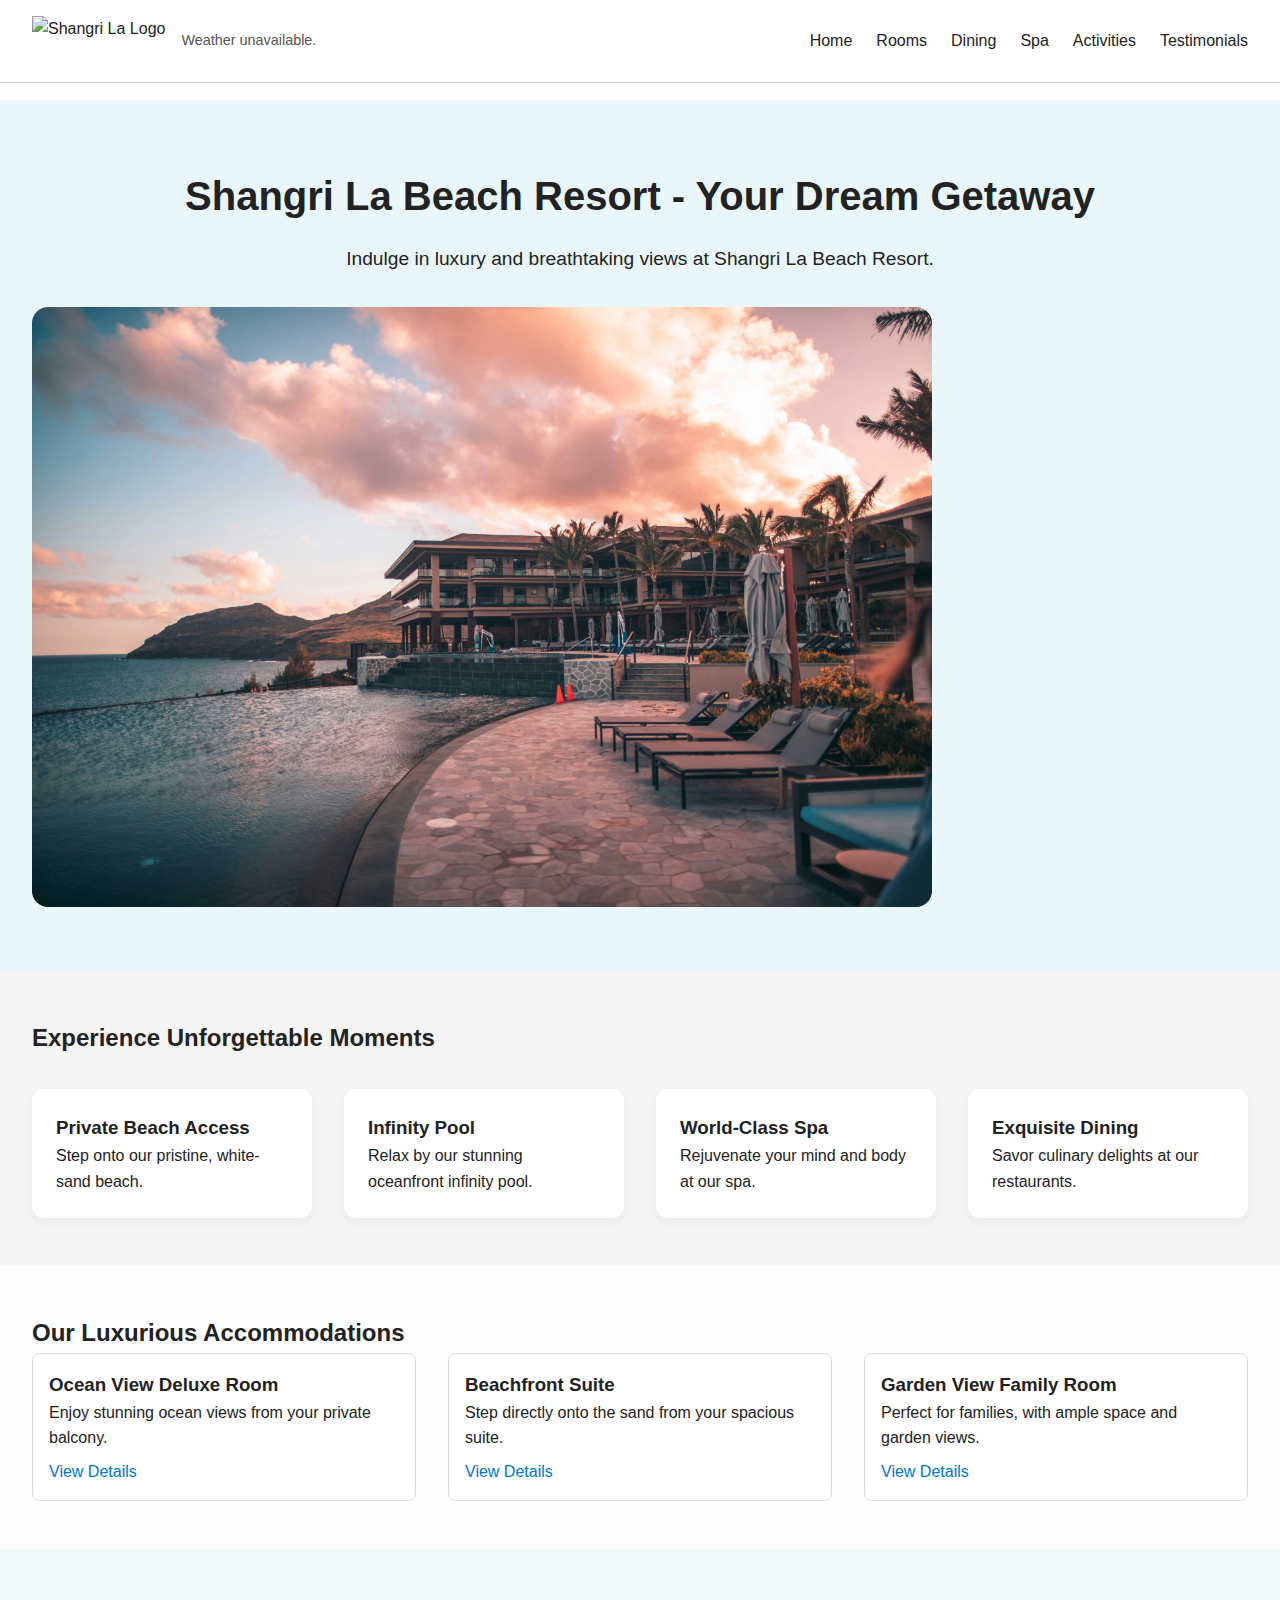
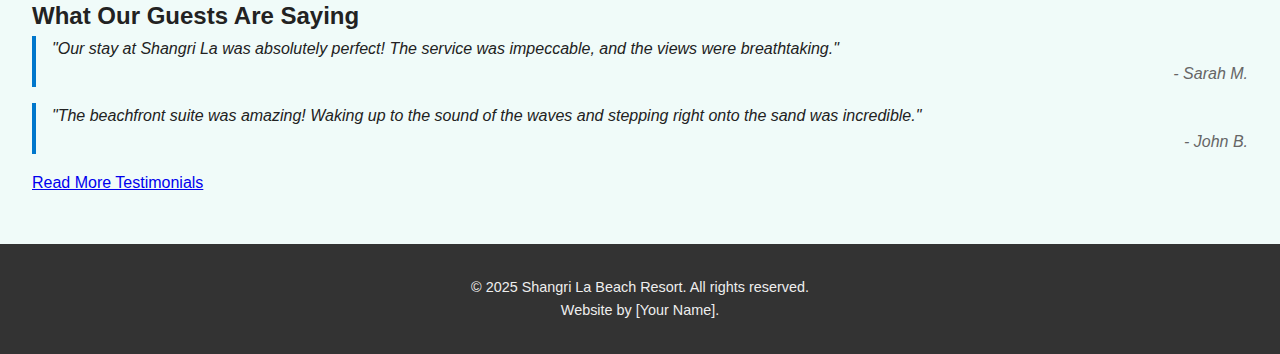
==== index.html @ c3ca402a "update" ====
<!DOCTYPE html>
<html lang="en">
<head>
    <meta charset="UTF-8">
    <meta name="viewport" content="width=device-width, initial-scale=1.0">
    <title>Shangri La Beach Resort</title>
    <link rel="stylesheet" href="styles.css">
    <link rel="icon" href="favicon.ico" type="image/x-icon">
</head>
<body>
    <header class="site-header">
        <div class="logo-weather">
          <img src="logo.svg" alt="Shangri La Logo" class="logo" />
          <div id="weather">Loading weather for Cancun...</div>
        </div>
        <nav class="main-nav">
          <ul>
            <li><a href="index.html">Home</a></li>
            <li><a href="accommodations.html">Rooms</a></li>
            <li><a href="dining.html">Dining</a></li>
            <li><a href="spa.html">Spa</a></li>
            <li><a href="activities.html">Activities</a></li>
            <li><a href="testimonials.html">Testimonials</a></li>
          </ul>
        </nav>
      </header>
    
      <main>
        <section class="hero">
          <h1>Shangri La Beach Resort - Your Dream Getaway</h1>
          <p>Indulge in luxury and breathtaking views at Shangri La Beach Resort.</p>
    
          <img src="images/hero.jpg" alt="Beachfront view of Shangri La Resort" class="hero-image" />

        </section>
    
        <section class="highlights">
          <h2>Experience Unforgettable Moments</h2>
          <div class="highlight-grid">
            <article>
              <h3>Private Beach Access</h3>
              <p>Step onto our pristine, white-sand beach.</p>
            </article>
            <article>
              <h3>Infinity Pool</h3>
              <p>Relax by our stunning oceanfront infinity pool.</p>
            </article>
            <article>
              <h3>World-Class Spa</h3>
              <p>Rejuvenate your mind and body at our spa.</p>
            </article>
            <article>
              <h3>Exquisite Dining</h3>
              <p>Savor culinary delights at our restaurants.</p>
            </article>
          </div>
        </section>
    
        <section class="accommodations">
          <h2>Our Luxurious Accommodations</h2>
          <div class="room-list">
            <article>
              <h3>Ocean View Deluxe Room</h3>
              <p>Enjoy stunning ocean views from your private balcony.</p>
              <a href="accommodations.html#ocean-view">View Details</a>
            </article>
            <article>
              <h3>Beachfront Suite</h3>
              <p>Step directly onto the sand from your spacious suite.</p>
              <a href="accommodations.html#beachfront">View Details</a>
            </article>
            <article>
              <h3>Garden View Family Room</h3>
              <p>Perfect for families, with ample space and garden views.</p>
              <a href="accommodations.html#garden-view">View Details</a>
            </article>
          </div>
        </section>
    
        <section class="testimonials-preview">
          <h2>What Our Guests Are Saying</h2>
          <blockquote>
            "Our stay at Shangri La was absolutely perfect! The service was impeccable, and the views were breathtaking."
            <cite>- Sarah M.</cite>
          </blockquote>
          <blockquote>
            "The beachfront suite was amazing! Waking up to the sound of the waves and stepping right onto the sand was incredible."
            <cite>- John B.</cite>
          </blockquote>
          <a href="testimonials.html">Read More Testimonials</a>
        </section>
      </main>
    
      <footer class="site-footer">
        <p>&copy; 2025 Shangri La Beach Resort. All rights reserved.</p>
        <p>Website by [Your Name].</p>
      </footer>
    
      <script>
        // Basic Cancun weather fetch placeholder
        document.addEventListener("DOMContentLoaded", () => {
          fetch('https://wttr.in/Cancun?format=3')
            .then(response => response.text())
            .then(data => {
              document.getElementById("weather").textContent = data;
            })
            .catch(() => {
              document.getElementById("weather").textContent = "Weather unavailable.";
            });
        });
      </script>
</body>
</html>
---- styles.css ----
* {
    margin: 0;
    padding: 0;
    box-sizing: border-box;
  }
  
  body {
    font-family: 'Segoe UI', Tahoma, Geneva, Verdana, sans-serif;
    line-height: 1.6;
    color: #222;
    background-color: #fdfdfd;
    padding-top: 100px; 
  }
  
  img {
    max-width: 100%;
    height: auto;
    display: block;
  }
  
  /* Header */
  .site-header {
    position: fixed;
    top: 0;
    width: 100%;
    background-color: #fff;
    border-bottom: 1px solid #ccc;
    padding: 1rem 2rem;
    display: flex;
    justify-content: space-between;
    align-items: center;
    z-index: 1000;
  }
  
  .logo-weather {
    display: flex;
    align-items: center;
    gap: 1rem;
  }
  
  .logo {
    height: 50px;
  }
  
  #weather {
    font-size: 0.9rem;
    color: #555;
  }
  
  .main-nav ul {
    list-style: none;
    display: flex;
    gap: 1.5rem;
  }
  
  .main-nav a {
    text-decoration: none;
    color: #222;
    font-weight: 500;
    transition: color 0.2s ease-in-out;
  }
  
  .main-nav a:hover {
    color: #0077cc;
  }
  
  /* Hero */
  .hero {
    text-align: center;
    padding: 4rem 2rem;
    background-color: #e9f7fa;
  }
  
  .hero h1 {
    font-size: 2.5rem;
    margin-bottom: 1rem;
  }
  
  .hero p {
    font-size: 1.2rem;
    margin-bottom: 2rem;
  }
  
  .hero-image {
    max-height: 600px;
    object-fit: cover;
    border-radius: 1rem;
  }
  
  .hero-banner {
    width: 100%;
    height: 400px;
    background-size: cover;
    background-position: center;
    border-radius: 1rem;
    margin: 1rem 0;
  }
  
  /* Highlights */
  .highlights {
    padding: 3rem 2rem;
    background-color: #f5f5f5;
  }
  
  .highlight-grid {
    display: grid;
    grid-template-columns: repeat(auto-fit, minmax(250px, 1fr));
    gap: 2rem;
    margin-top: 2rem;
  }
  
  .highlight-grid article {
    background: white;
    padding: 1.5rem;
    border-radius: 0.75rem;
    box-shadow: 0 4px 10px rgba(0, 0, 0, 0.05);
    transition: transform 0.2s;
  }
  
  .highlight-grid article:hover {
    transform: translateY(-5px);
  }
  
  /* Accommodations */
  .accommodations {
    padding: 3rem 2rem;
  }
  
  .room-list {
    display: flex;
    flex-wrap: wrap;
    gap: 2rem;
  }
  
  .room-list article {
    flex: 1 1 250px;
    padding: 1rem;
    background-color: #fff;
    border: 1px solid #ddd;
    border-radius: 0.5rem;
  }
  
  .room-list a {
    display: inline-block;
    margin-top: 0.5rem;
    color: #0077cc;
    text-decoration: none;
  }
  
  /* Testimonials */
  .testimonials-preview {
    background-color: #f0fbf9;
    padding: 3rem 2rem;
  }
  
  .testimonials-preview blockquote {
    font-style: italic;
    margin-bottom: 1rem;
    border-left: 4px solid #0077cc;
    padding-left: 1rem;
  }
  
  .testimonials-preview cite {
    display: block;
    text-align: right;
    color: #666;
  }
  
  /* Footer */
  .site-footer {
    background-color: #333;
    color: #eee;
    text-align: center;
    padding: 2rem;
    font-size: 0.9rem;
  }
  
  /* Responsive */
  @media (max-width: 768px) {
    .main-nav ul {
      flex-direction: column;
      gap: 0.75rem;
      align-items: flex-start;
    }
  
    .hero h1 {
      font-size: 2rem;
    }
  
    .room-list {
      flex-direction: column;
    }
  }
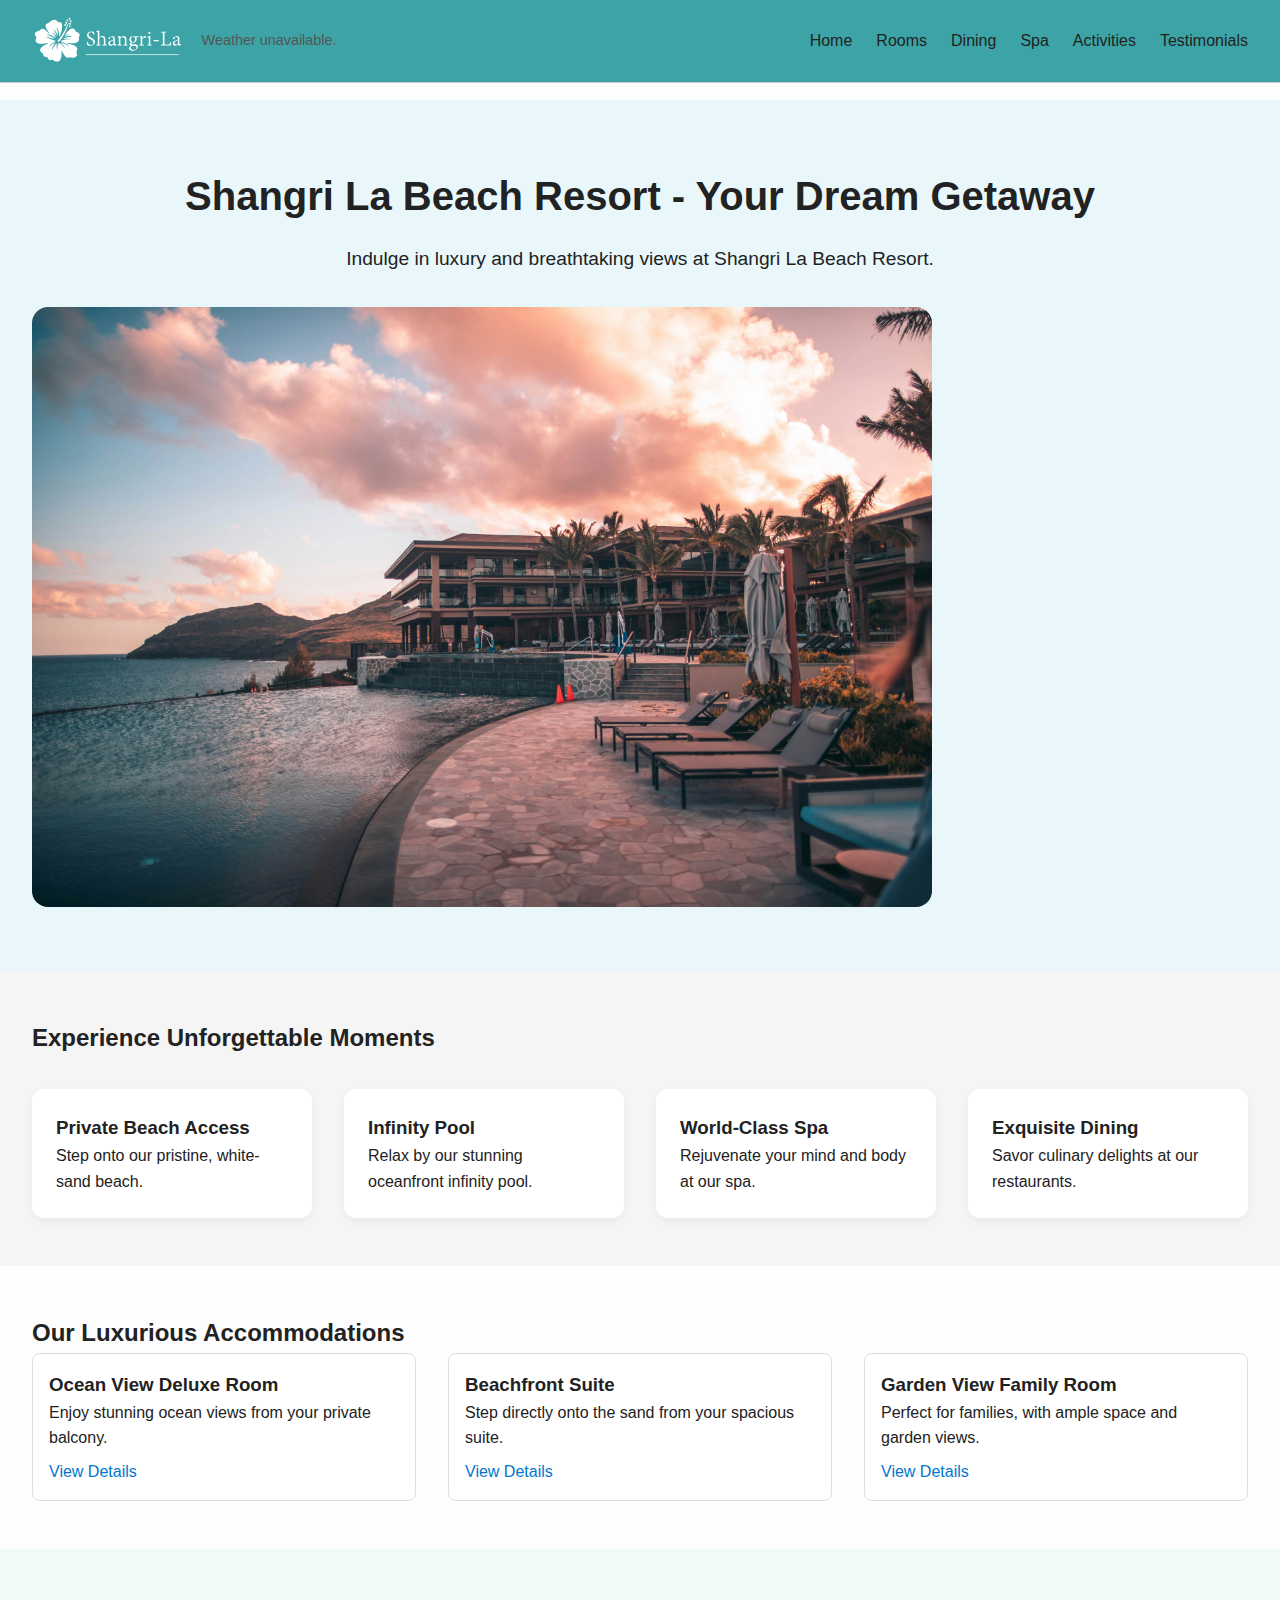
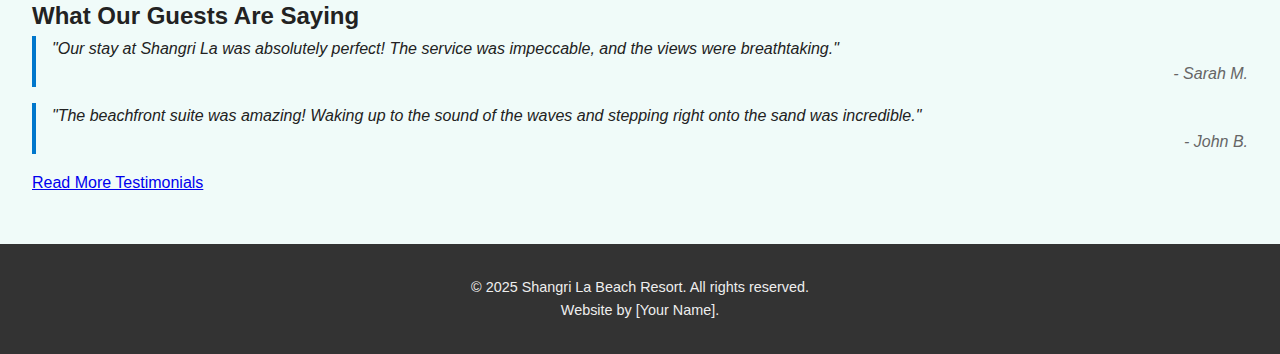
==== commit 37e72382: "uodate images" ====
--- a/index.html
+++ b/index.html
@@ -10,7 +10,7 @@
 <body>
     <header class="site-header">
         <div class="logo-weather">
-          <img src="logo.svg" alt="Shangri La Logo" class="logo" />
+          <img src="images/logo.svg" alt="Shangri La Logo" class="logo" />
           <div id="weather">Loading weather for Cancun...</div>
         </div>
         <nav class="main-nav">
--- a/styles.css
+++ b/styles.css
@@ -23,7 +23,7 @@
     position: fixed;
     top: 0;
     width: 100%;
-    background-color: #fff;
+    background-color: #3ca4a6;
     border-bottom: 1px solid #ccc;
     padding: 1rem 2rem;
     display: flex;
